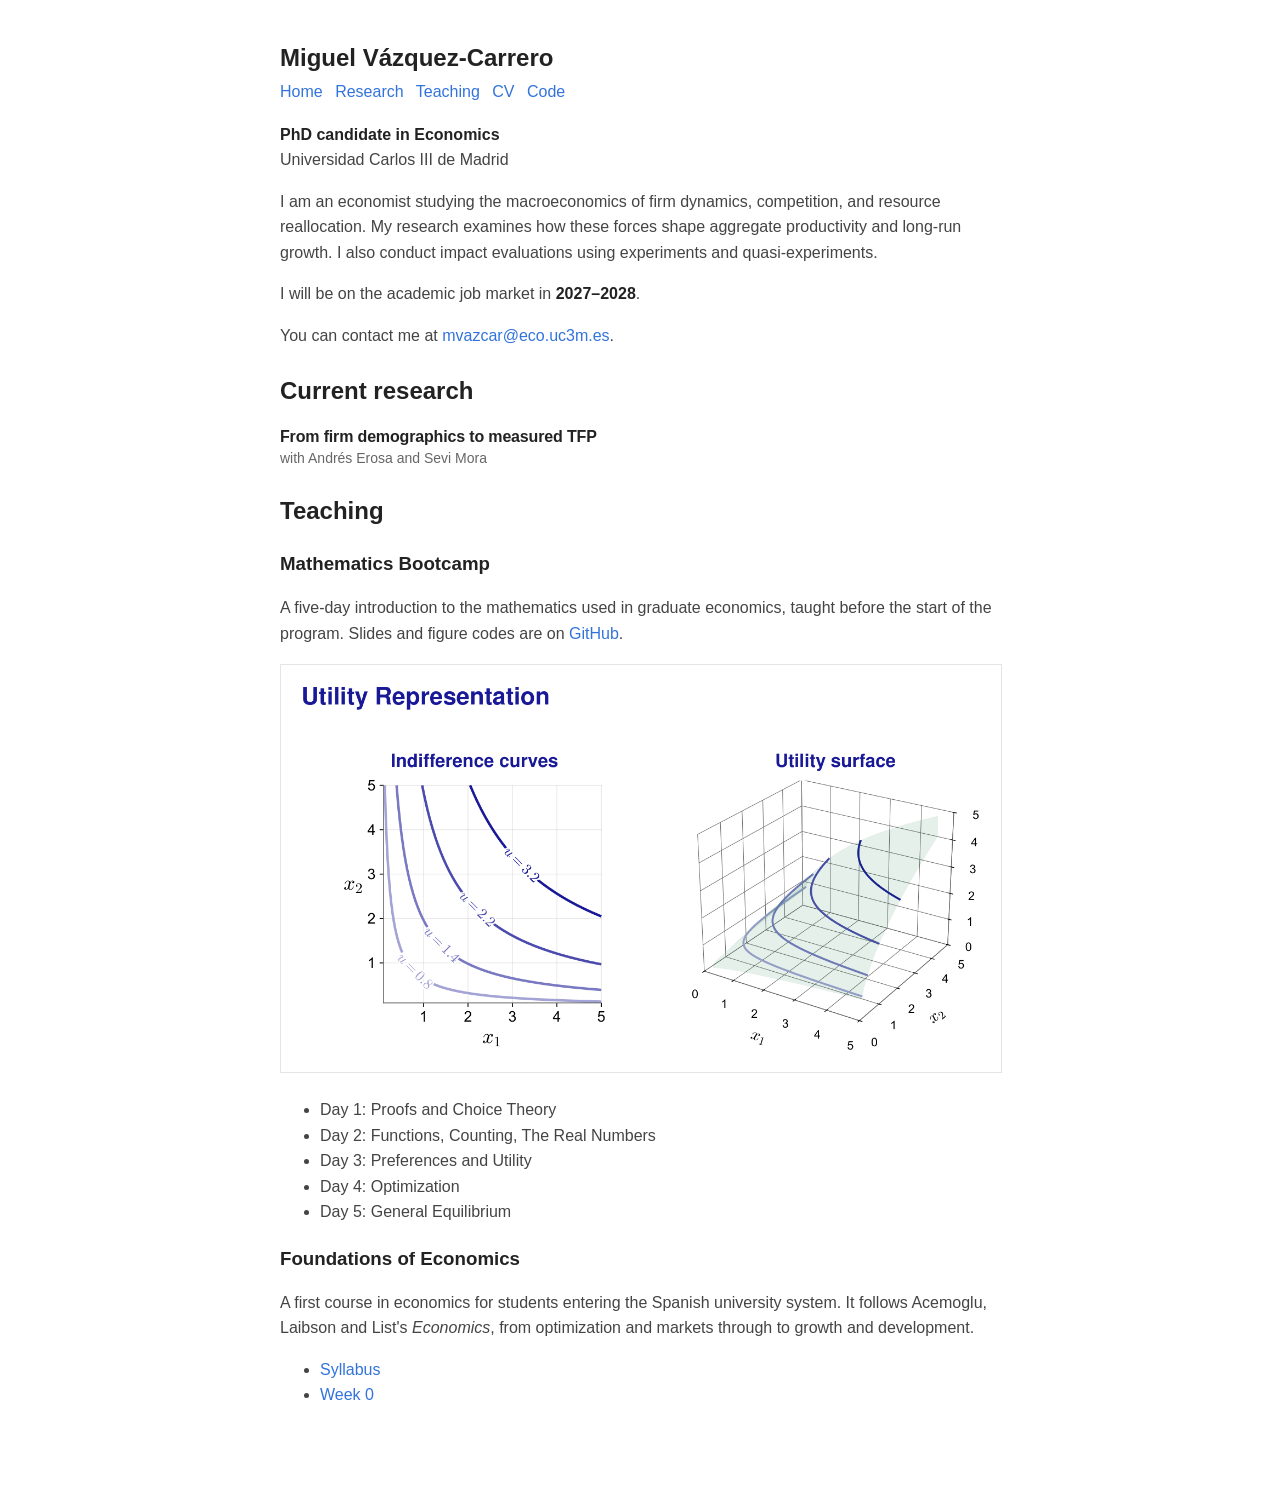
==== index.html @ 78200c85 "List Foundations of Economics in English only Drop the Spanish syllabus and Week 0 slides, and stop " ====
<!doctype html><html lang=en-US><head><meta name=generator content="Hugo 0.164.0"><meta http-equiv=X-Clacks-Overhead content="GNU Terry Pratchett"><meta charset=utf-8><meta name=viewport content="width=device-width,initial-scale=1"><title>Miguel Vázquez-Carrero</title><meta name=title content="Miguel Vázquez-Carrero"><meta name=description content="Miguel Vázquez-Carrero is an economist studying economic growth, competition, firm dynamics, and aggregate productivity."><meta name=keywords content><meta property="og:url" content="https://mvazcar.com/"><meta property="og:site_name" content="Miguel Vázquez-Carrero"><meta property="og:title" content="Miguel Vázquez-Carrero"><meta property="og:description" content="Miguel Vázquez-Carrero is an economist studying economic growth, competition, firm dynamics, and aggregate productivity."><meta property="og:locale" content="en_US"><meta property="og:type" content="website"><meta name=twitter:card content="summary"><meta name=twitter:title content="Miguel Vázquez-Carrero"><meta name=twitter:description content="Miguel Vázquez-Carrero is an economist studying economic growth, competition, firm dynamics, and aggregate productivity."><meta itemprop=name content="Miguel Vázquez-Carrero"><meta itemprop=description content="Miguel Vázquez-Carrero is an economist studying economic growth, competition, firm dynamics, and aggregate productivity."><meta itemprop=wordCount content="84"><meta name=referrer content="no-referrer-when-downgrade"><link rel=alternate type=application/rss+xml href=https://mvazcar.com/index.xml title="Miguel Vázquez-Carrero"><style>:root{--width:720px;--font-main:Verdana, sans-serif;--font-secondary:Verdana, sans-serif;--font-scale:1em;--background-color:#fff;--heading-color:#222;--text-color:#444;--link-color:#3273dc;--visited-color:#8b6fcb;--blockquote-color:#222}@media(prefers-color-scheme:dark){:root{--background-color:#01242e;--heading-color:#eee;--text-color:#ddd;--link-color:#8cc2dd;--visited-color:#8b6fcb;--blockquote-color:#ccc}}body{font-family:var(--font-secondary);font-size:var(--font-scale);margin:auto;padding:20px;max-width:var(--width);text-align:left;background-color:var(--background-color);word-wrap:break-word;overflow-wrap:break-word;line-height:1.5;color:var(--text-color)}h1,h2,h3,h4,h5,h6{font-family:var(--font-main);color:var(--heading-color)}a{color:var(--link-color);cursor:pointer;text-decoration:none}a:hover{text-decoration:underline}nav a{margin-right:8px}strong,b{color:var(--heading-color)}button{margin:0;cursor:pointer}time{font-family:monospace;font-style:normal;font-size:15px}main{line-height:1.6}table{width:100%}hr{border:0;border-top:1px dashed}img{max-width:100%}code{font-family:monospace;padding:2px;border-radius:3px}blockquote{border-left:1px solid #999;color:var(--blockquote-color);padding-left:20px;font-style:italic}footer{padding:25px 0;text-align:center}.title:hover{text-decoration:none}.title h1{font-size:1.5em}.inline{width:auto!important}.highlight,.code{border-radius:3px;margin-block-start:1em;margin-block-end:1em;overflow-x:auto}.highlight pre,.code pre{min-width:100%;width:max-content}ul.blog-posts{list-style-type:none;padding:unset}ul.blog-posts li{display:flex}ul.blog-posts li span{flex:0 0 130px}ul.blog-posts li a:visited{color:var(--visited-color)}</style><meta name=google-site-verification content="z3DUhXx2A8nm-WWSKP7PkQ0zFl4hOkdGQrjzsrWOwKM"><meta name=theme-color content="#ffffff"><link rel=alternate type=text/plain href=/llms.txt title="LLM-readable profile"><style>:root{color-scheme:light;--background-color:#fff;--heading-color:#222;--text-color:#444;--link-color:#3273dc;--visited-color:#8b6fcb;--blockquote-color:#222}@media(prefers-color-scheme:dark){:root{color-scheme:light;--background-color:#fff;--heading-color:#222;--text-color:#444;--link-color:#3273dc;--visited-color:#8b6fcb;--blockquote-color:#222}}header{margin-bottom:1.1rem}header .title h2{margin-bottom:.25rem}a:focus-visible{outline:2px solid var(--link-color);outline-offset:3px;border-radius:2px}.role-line{margin-top:0}.anchor{display:block;scroll-margin-top:1rem}main h2{margin-top:1.45rem;margin-bottom:.45rem}main h3{margin-bottom:.2rem}.paper-title{font-size:clamp(.875rem,4.4vw,1rem);line-height:1.4;letter-spacing:-.01em;margin-bottom:.05rem;white-space:nowrap}.byline{margin-top:0;font-size:clamp(.8rem,3.8vw,.875rem);line-height:1.4;color:#666}</style></head><body><header><a href=/ class=title><h2>Miguel Vázquez-Carrero</h2></a><nav><a href=/>Home</a>
<a href=/#research>Research</a>
<a href=/#teaching>Teaching</a>
<a href=/cv_mvazcar.pdf>CV</a>
<a href=https://github.com/mvazcar>Code</a></nav></header><main><p class=role-line><strong>PhD candidate in Economics</strong><br>Universidad Carlos III de Madrid</p><p>I am an economist studying the macroeconomics of firm dynamics, competition, and resource reallocation. My research examines how these forces shape aggregate productivity and long-run growth. I also conduct impact evaluations using experiments and quasi-experiments.</p><p>I will be on the academic job market in <strong>2027–2028</strong>.</p><p>You can contact me at <a href=mailto:mvazcar@eco.uc3m.es>mvazcar@eco.uc3m.es</a>.</p><p><span class=anchor id=research></span></p><h2 id=current-research>Current research</h2><h3 class=paper-title id=from-firm-demographics-to-measured-tfp>From firm demographics to measured TFP</h3><p class=byline>with Andrés Erosa and Sevi Mora</p><p><span class=anchor id=teaching></span></p><h2 id=teaching>Teaching</h2><h3 id=mathematics-bootcamp>Mathematics Bootcamp</h3><p>A five-day introduction to the mathematics used in graduate economics, taught before the start of the program. Slides and figure codes are on <a href=https://github.com/mvazcar/math_bootcamp>GitHub</a>.</p><p style="text-align:center;margin-top:1.1rem"><img src=/assets/indifference-curves.png style="width:100%;height:auto;border:1px solid #e5e5e5" alt="A slide from Day 3: four indifference curves on the left, the same utility function drawn as a surface on the right."></p><ul><li>Day 1: Proofs and Choice Theory</li><li>Day 2: Functions, Counting, The Real Numbers</li><li>Day 3: Preferences and Utility</li><li>Day 4: Optimization</li><li>Day 5: General Equilibrium</li></ul><h3 id=foundations-of-economics>Foundations of Economics</h3><p>A first course in economics for students entering the Spanish university system. It follows Acemoglu, Laibson and List's <em>Economics</em>, from optimization and markets through to growth and development.</p><ul><li><a href=/assets/foundations-of-economics-syllabus-en.pdf>Syllabus</a></li><li><a href=/assets/foundations-of-economics-week0-en.pdf>Week 0</a></li></ul></main><footer></footer></body></html>
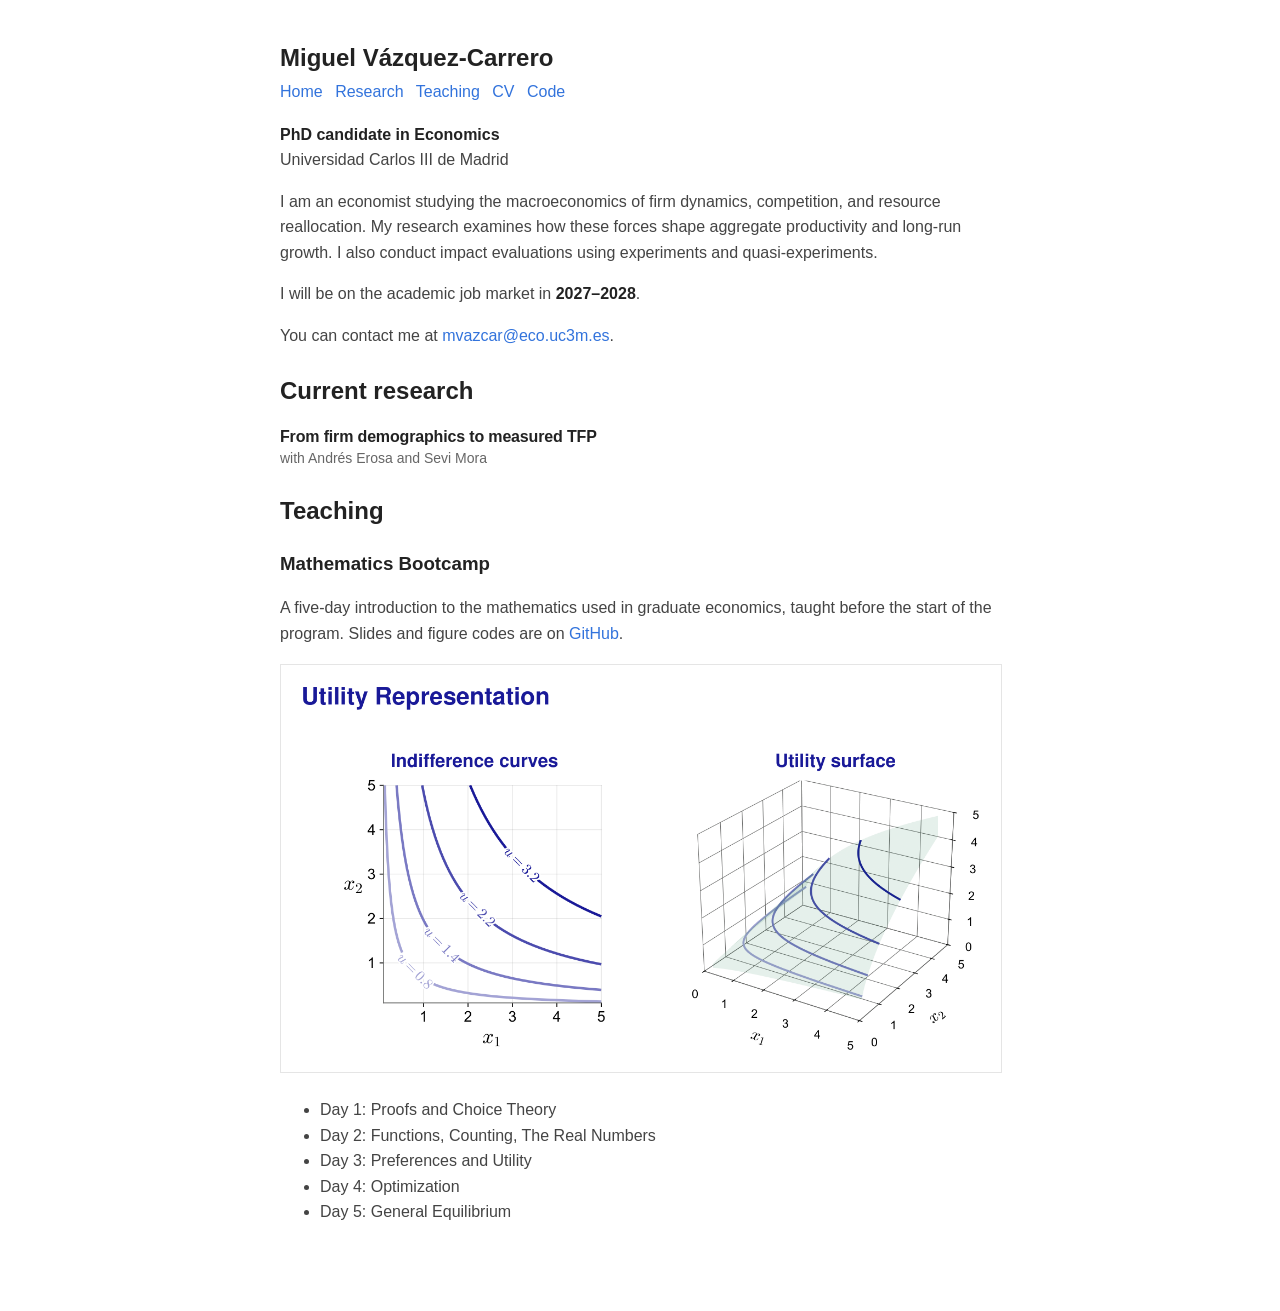
==== commit f3369023: "Drop Foundations of Economics from the front page Unlist the course from Teaching and from llms.txt." ====
--- a/index.html
+++ b/index.html
@@ -2,4 +2,4 @@
 <a href=/#research>Research</a>
 <a href=/#teaching>Teaching</a>
 <a href=/cv_mvazcar.pdf>CV</a>
-<a href=https://github.com/mvazcar>Code</a></nav></header><main><p class=role-line><strong>PhD candidate in Economics</strong><br>Universidad Carlos III de Madrid</p><p>I am an economist studying the macroeconomics of firm dynamics, competition, and resource reallocation. My research examines how these forces shape aggregate productivity and long-run growth. I also conduct impact evaluations using experiments and quasi-experiments.</p><p>I will be on the academic job market in <strong>2027–2028</strong>.</p><p>You can contact me at <a href=mailto:mvazcar@eco.uc3m.es>mvazcar@eco.uc3m.es</a>.</p><p><span class=anchor id=research></span></p><h2 id=current-research>Current research</h2><h3 class=paper-title id=from-firm-demographics-to-measured-tfp>From firm demographics to measured TFP</h3><p class=byline>with Andrés Erosa and Sevi Mora</p><p><span class=anchor id=teaching></span></p><h2 id=teaching>Teaching</h2><h3 id=mathematics-bootcamp>Mathematics Bootcamp</h3><p>A five-day introduction to the mathematics used in graduate economics, taught before the start of the program. Slides and figure codes are on <a href=https://github.com/mvazcar/math_bootcamp>GitHub</a>.</p><p style="text-align:center;margin-top:1.1rem"><img src=/assets/indifference-curves.png style="width:100%;height:auto;border:1px solid #e5e5e5" alt="A slide from Day 3: four indifference curves on the left, the same utility function drawn as a surface on the right."></p><ul><li>Day 1: Proofs and Choice Theory</li><li>Day 2: Functions, Counting, The Real Numbers</li><li>Day 3: Preferences and Utility</li><li>Day 4: Optimization</li><li>Day 5: General Equilibrium</li></ul><h3 id=foundations-of-economics>Foundations of Economics</h3><p>A first course in economics for students entering the Spanish university system. It follows Acemoglu, Laibson and List's <em>Economics</em>, from optimization and markets through to growth and development.</p><ul><li><a href=/assets/foundations-of-economics-syllabus-en.pdf>Syllabus</a></li><li><a href=/assets/foundations-of-economics-week0-en.pdf>Week 0</a></li></ul></main><footer></footer></body></html>+<a href=https://github.com/mvazcar>Code</a></nav></header><main><p class=role-line><strong>PhD candidate in Economics</strong><br>Universidad Carlos III de Madrid</p><p>I am an economist studying the macroeconomics of firm dynamics, competition, and resource reallocation. My research examines how these forces shape aggregate productivity and long-run growth. I also conduct impact evaluations using experiments and quasi-experiments.</p><p>I will be on the academic job market in <strong>2027–2028</strong>.</p><p>You can contact me at <a href=mailto:mvazcar@eco.uc3m.es>mvazcar@eco.uc3m.es</a>.</p><p><span class=anchor id=research></span></p><h2 id=current-research>Current research</h2><h3 class=paper-title id=from-firm-demographics-to-measured-tfp>From firm demographics to measured TFP</h3><p class=byline>with Andrés Erosa and Sevi Mora</p><p><span class=anchor id=teaching></span></p><h2 id=teaching>Teaching</h2><h3 id=mathematics-bootcamp>Mathematics Bootcamp</h3><p>A five-day introduction to the mathematics used in graduate economics, taught before the start of the program. Slides and figure codes are on <a href=https://github.com/mvazcar/math_bootcamp>GitHub</a>.</p><p style="text-align:center;margin-top:1.1rem"><img src=/assets/indifference-curves.png style="width:100%;height:auto;border:1px solid #e5e5e5" alt="A slide from Day 3: four indifference curves on the left, the same utility function drawn as a surface on the right."></p><ul><li>Day 1: Proofs and Choice Theory</li><li>Day 2: Functions, Counting, The Real Numbers</li><li>Day 3: Preferences and Utility</li><li>Day 4: Optimization</li><li>Day 5: General Equilibrium</li></ul></main><footer></footer></body></html>
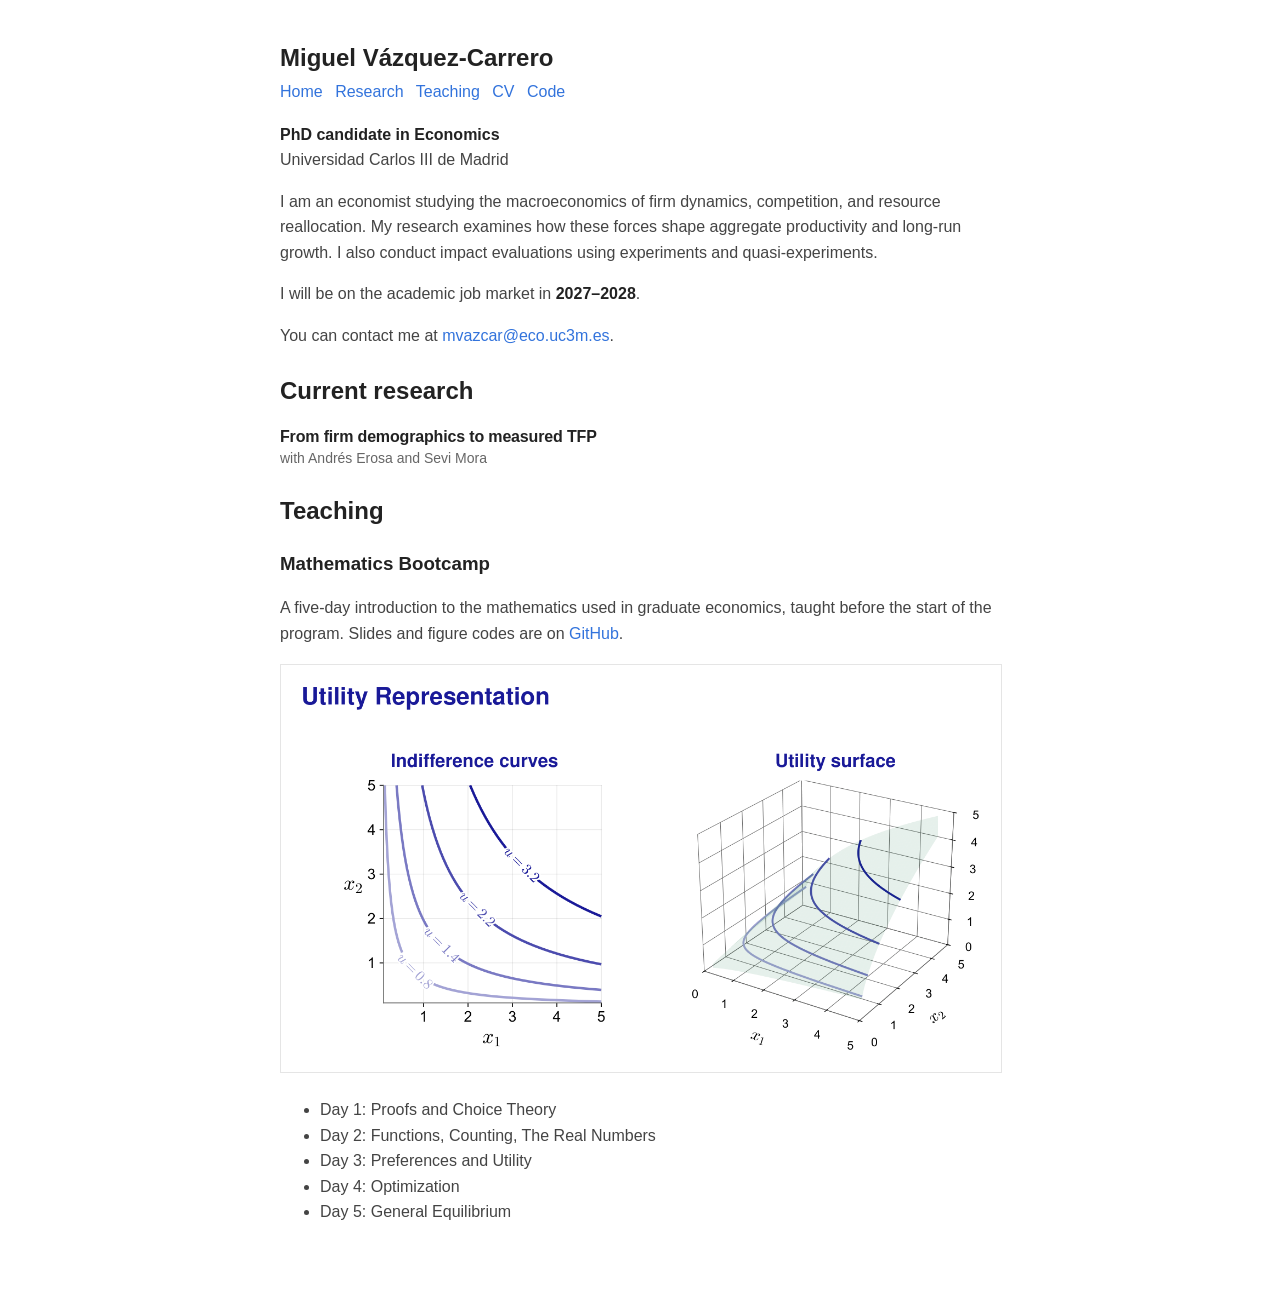
==== commit f9cbf00a: "Follow browser dark mode with transparent plots, and drop the Kaiju theme" ====
--- a/index.html
+++ b/index.html
@@ -1,5 +1,5 @@
-<!doctype html><html lang=en-US><head><meta name=generator content="Hugo 0.164.0"><meta http-equiv=X-Clacks-Overhead content="GNU Terry Pratchett"><meta charset=utf-8><meta name=viewport content="width=device-width,initial-scale=1"><title>Miguel Vázquez-Carrero</title><meta name=title content="Miguel Vázquez-Carrero"><meta name=description content="Miguel Vázquez-Carrero is an economist studying economic growth, competition, firm dynamics, and aggregate productivity."><meta name=keywords content><meta property="og:url" content="https://mvazcar.com/"><meta property="og:site_name" content="Miguel Vázquez-Carrero"><meta property="og:title" content="Miguel Vázquez-Carrero"><meta property="og:description" content="Miguel Vázquez-Carrero is an economist studying economic growth, competition, firm dynamics, and aggregate productivity."><meta property="og:locale" content="en_US"><meta property="og:type" content="website"><meta name=twitter:card content="summary"><meta name=twitter:title content="Miguel Vázquez-Carrero"><meta name=twitter:description content="Miguel Vázquez-Carrero is an economist studying economic growth, competition, firm dynamics, and aggregate productivity."><meta itemprop=name content="Miguel Vázquez-Carrero"><meta itemprop=description content="Miguel Vázquez-Carrero is an economist studying economic growth, competition, firm dynamics, and aggregate productivity."><meta itemprop=wordCount content="84"><meta name=referrer content="no-referrer-when-downgrade"><link rel=alternate type=application/rss+xml href=https://mvazcar.com/index.xml title="Miguel Vázquez-Carrero"><style>:root{--width:720px;--font-main:Verdana, sans-serif;--font-secondary:Verdana, sans-serif;--font-scale:1em;--background-color:#fff;--heading-color:#222;--text-color:#444;--link-color:#3273dc;--visited-color:#8b6fcb;--blockquote-color:#222}@media(prefers-color-scheme:dark){:root{--background-color:#01242e;--heading-color:#eee;--text-color:#ddd;--link-color:#8cc2dd;--visited-color:#8b6fcb;--blockquote-color:#ccc}}body{font-family:var(--font-secondary);font-size:var(--font-scale);margin:auto;padding:20px;max-width:var(--width);text-align:left;background-color:var(--background-color);word-wrap:break-word;overflow-wrap:break-word;line-height:1.5;color:var(--text-color)}h1,h2,h3,h4,h5,h6{font-family:var(--font-main);color:var(--heading-color)}a{color:var(--link-color);cursor:pointer;text-decoration:none}a:hover{text-decoration:underline}nav a{margin-right:8px}strong,b{color:var(--heading-color)}button{margin:0;cursor:pointer}time{font-family:monospace;font-style:normal;font-size:15px}main{line-height:1.6}table{width:100%}hr{border:0;border-top:1px dashed}img{max-width:100%}code{font-family:monospace;padding:2px;border-radius:3px}blockquote{border-left:1px solid #999;color:var(--blockquote-color);padding-left:20px;font-style:italic}footer{padding:25px 0;text-align:center}.title:hover{text-decoration:none}.title h1{font-size:1.5em}.inline{width:auto!important}.highlight,.code{border-radius:3px;margin-block-start:1em;margin-block-end:1em;overflow-x:auto}.highlight pre,.code pre{min-width:100%;width:max-content}ul.blog-posts{list-style-type:none;padding:unset}ul.blog-posts li{display:flex}ul.blog-posts li span{flex:0 0 130px}ul.blog-posts li a:visited{color:var(--visited-color)}</style><meta name=google-site-verification content="z3DUhXx2A8nm-WWSKP7PkQ0zFl4hOkdGQrjzsrWOwKM"><meta name=theme-color content="#ffffff"><link rel=alternate type=text/plain href=/llms.txt title="LLM-readable profile"><style>:root{color-scheme:light;--background-color:#fff;--heading-color:#222;--text-color:#444;--link-color:#3273dc;--visited-color:#8b6fcb;--blockquote-color:#222}@media(prefers-color-scheme:dark){:root{color-scheme:light;--background-color:#fff;--heading-color:#222;--text-color:#444;--link-color:#3273dc;--visited-color:#8b6fcb;--blockquote-color:#222}}header{margin-bottom:1.1rem}header .title h2{margin-bottom:.25rem}a:focus-visible{outline:2px solid var(--link-color);outline-offset:3px;border-radius:2px}.role-line{margin-top:0}.anchor{display:block;scroll-margin-top:1rem}main h2{margin-top:1.45rem;margin-bottom:.45rem}main h3{margin-bottom:.2rem}.paper-title{font-size:clamp(.875rem,4.4vw,1rem);line-height:1.4;letter-spacing:-.01em;margin-bottom:.05rem;white-space:nowrap}.byline{margin-top:0;font-size:clamp(.8rem,3.8vw,.875rem);line-height:1.4;color:#666}</style></head><body><header><a href=/ class=title><h2>Miguel Vázquez-Carrero</h2></a><nav><a href=/>Home</a>
+<!doctype html><html lang=en-US><head><meta name=generator content="Hugo 0.164.0"><meta http-equiv=X-Clacks-Overhead content="GNU Terry Pratchett"><meta charset=utf-8><meta name=color-scheme content="light dark"><meta name=viewport content="width=device-width,initial-scale=1"><title>Miguel Vázquez-Carrero</title><meta name=title content="Miguel Vázquez-Carrero"><meta name=description content="Miguel Vázquez-Carrero is an economist studying economic growth, competition, firm dynamics, and aggregate productivity."><meta name=keywords content><meta property="og:url" content="https://mvazcar.com/"><meta property="og:site_name" content="Miguel Vázquez-Carrero"><meta property="og:title" content="Miguel Vázquez-Carrero"><meta property="og:description" content="Miguel Vázquez-Carrero is an economist studying economic growth, competition, firm dynamics, and aggregate productivity."><meta property="og:locale" content="en_US"><meta property="og:type" content="website"><meta name=twitter:card content="summary"><meta name=twitter:title content="Miguel Vázquez-Carrero"><meta name=twitter:description content="Miguel Vázquez-Carrero is an economist studying economic growth, competition, firm dynamics, and aggregate productivity."><meta itemprop=name content="Miguel Vázquez-Carrero"><meta itemprop=description content="Miguel Vázquez-Carrero is an economist studying economic growth, competition, firm dynamics, and aggregate productivity."><meta itemprop=wordCount content="84"><meta name=referrer content="no-referrer-when-downgrade"><link rel=alternate type=application/rss+xml href=https://mvazcar.com/index.xml title="Miguel Vázquez-Carrero"><style>:root{--width:720px;--font-main:Verdana, sans-serif;--font-secondary:Verdana, sans-serif;--font-scale:1em;--background-color:#fff;--heading-color:#222;--text-color:#444;--link-color:#3273dc;--visited-color:#8b6fcb;--blockquote-color:#222}body{font-family:var(--font-secondary);font-size:var(--font-scale);margin:auto;padding:20px;max-width:var(--width);text-align:left;background-color:var(--background-color);word-wrap:break-word;overflow-wrap:break-word;line-height:1.5;color:var(--text-color)}h1,h2,h3,h4,h5,h6{font-family:var(--font-main);color:var(--heading-color)}a{color:var(--link-color);cursor:pointer;text-decoration:none}a:hover{text-decoration:underline}nav a{margin-right:8px}strong,b{color:var(--heading-color)}button{margin:0;cursor:pointer}time{font-family:monospace;font-style:normal;font-size:15px}main{line-height:1.6}table{width:100%}hr{border:0;border-top:1px dashed}img{max-width:100%}code{font-family:monospace;padding:2px;border-radius:3px}blockquote{border-left:1px solid #999;color:var(--blockquote-color);padding-left:20px;font-style:italic}footer{padding:25px 0;text-align:center}.title:hover{text-decoration:none}.title h1{font-size:1.5em}.inline{width:auto!important}.highlight,.code{border-radius:3px;margin-block-start:1em;margin-block-end:1em;overflow-x:auto}.highlight pre,.code pre{min-width:100%;width:max-content}ul.blog-posts{list-style-type:none;padding:unset}ul.blog-posts li{display:flex}ul.blog-posts li span{flex:0 0 130px}ul.blog-posts li a:visited{color:var(--visited-color)}</style><meta name=google-site-verification content="z3DUhXx2A8nm-WWSKP7PkQ0zFl4hOkdGQrjzsrWOwKM"><meta name=theme-color media="(prefers-color-scheme: light)" content="#ffffff"><meta name=theme-color media="(prefers-color-scheme: dark)" content="#01242e"><link rel=alternate type=text/plain href=/llms.txt title="LLM-readable profile"><style>header{margin-bottom:1.1rem}header .title h2{margin-bottom:.25rem}a:focus-visible{outline:2px solid var(--link-color);outline-offset:3px;border-radius:2px}.role-line{margin-top:0}.anchor{display:block;scroll-margin-top:1rem}main h2{margin-top:1.45rem;margin-bottom:.45rem}main h3{margin-bottom:.2rem}.paper-title{font-size:clamp(.875rem,4.4vw,1rem);line-height:1.4;letter-spacing:-.01em;margin-bottom:.05rem;white-space:normal}.byline{margin-top:0;font-size:clamp(.8rem,3.8vw,.875rem);line-height:1.4;color:var(--muted-color)}</style><link rel=stylesheet href=/assets/theme.css?v=3></head><body><header><a href=/ class=title><h2>Miguel Vázquez-Carrero</h2></a><nav><a href=/>Home</a>
 <a href=/#research>Research</a>
 <a href=/#teaching>Teaching</a>
 <a href=/cv_mvazcar.pdf>CV</a>
-<a href=https://github.com/mvazcar>Code</a></nav></header><main><p class=role-line><strong>PhD candidate in Economics</strong><br>Universidad Carlos III de Madrid</p><p>I am an economist studying the macroeconomics of firm dynamics, competition, and resource reallocation. My research examines how these forces shape aggregate productivity and long-run growth. I also conduct impact evaluations using experiments and quasi-experiments.</p><p>I will be on the academic job market in <strong>2027–2028</strong>.</p><p>You can contact me at <a href=mailto:mvazcar@eco.uc3m.es>mvazcar@eco.uc3m.es</a>.</p><p><span class=anchor id=research></span></p><h2 id=current-research>Current research</h2><h3 class=paper-title id=from-firm-demographics-to-measured-tfp>From firm demographics to measured TFP</h3><p class=byline>with Andrés Erosa and Sevi Mora</p><p><span class=anchor id=teaching></span></p><h2 id=teaching>Teaching</h2><h3 id=mathematics-bootcamp>Mathematics Bootcamp</h3><p>A five-day introduction to the mathematics used in graduate economics, taught before the start of the program. Slides and figure codes are on <a href=https://github.com/mvazcar/math_bootcamp>GitHub</a>.</p><p style="text-align:center;margin-top:1.1rem"><img src=/assets/indifference-curves.png style="width:100%;height:auto;border:1px solid #e5e5e5" alt="A slide from Day 3: four indifference curves on the left, the same utility function drawn as a surface on the right."></p><ul><li>Day 1: Proofs and Choice Theory</li><li>Day 2: Functions, Counting, The Real Numbers</li><li>Day 3: Preferences and Utility</li><li>Day 4: Optimization</li><li>Day 5: General Equilibrium</li></ul></main><footer></footer></body></html>+<a href=https://github.com/mvazcar>Code</a></nav></header><main><p class=role-line><strong>PhD candidate in Economics</strong><br>Universidad Carlos III de Madrid</p><p>I am an economist studying the macroeconomics of firm dynamics, competition, and resource reallocation. My research examines how these forces shape aggregate productivity and long-run growth. I also conduct impact evaluations using experiments and quasi-experiments.</p><p>I will be on the academic job market in <strong>2027–2028</strong>.</p><p>You can contact me at <a href=mailto:mvazcar@eco.uc3m.es>mvazcar@eco.uc3m.es</a>.</p><p><span class=anchor id=research></span></p><h2 id=current-research>Current research</h2><h3 class=paper-title id=from-firm-demographics-to-measured-tfp>From firm demographics to measured TFP</h3><p class=byline>with Andrés Erosa and Sevi Mora</p><p><span class=anchor id=teaching></span></p><h2 id=teaching>Teaching</h2><h3 id=mathematics-bootcamp>Mathematics Bootcamp</h3><p>A five-day introduction to the mathematics used in graduate economics, taught before the start of the program. Slides and figure codes are on <a href=https://github.com/mvazcar/math_bootcamp>GitHub</a>.</p><p style="text-align:center;margin-top:1.1rem"><picture><source srcset=/assets/indifference-curves-dark.png media="screen and (prefers-color-scheme: dark)"><img src=/assets/indifference-curves.png style="width:100%;height:auto;border:1px solid var(--border-color)" alt="A slide from Day 3: four indifference curves on the left, the same utility function drawn as a surface on the right."></picture></p><ul><li>Day 1: Proofs and Choice Theory</li><li>Day 2: Functions, Counting, The Real Numbers</li><li>Day 3: Preferences and Utility</li><li>Day 4: Optimization</li><li>Day 5: General Equilibrium</li></ul></main><footer></footer></body></html>
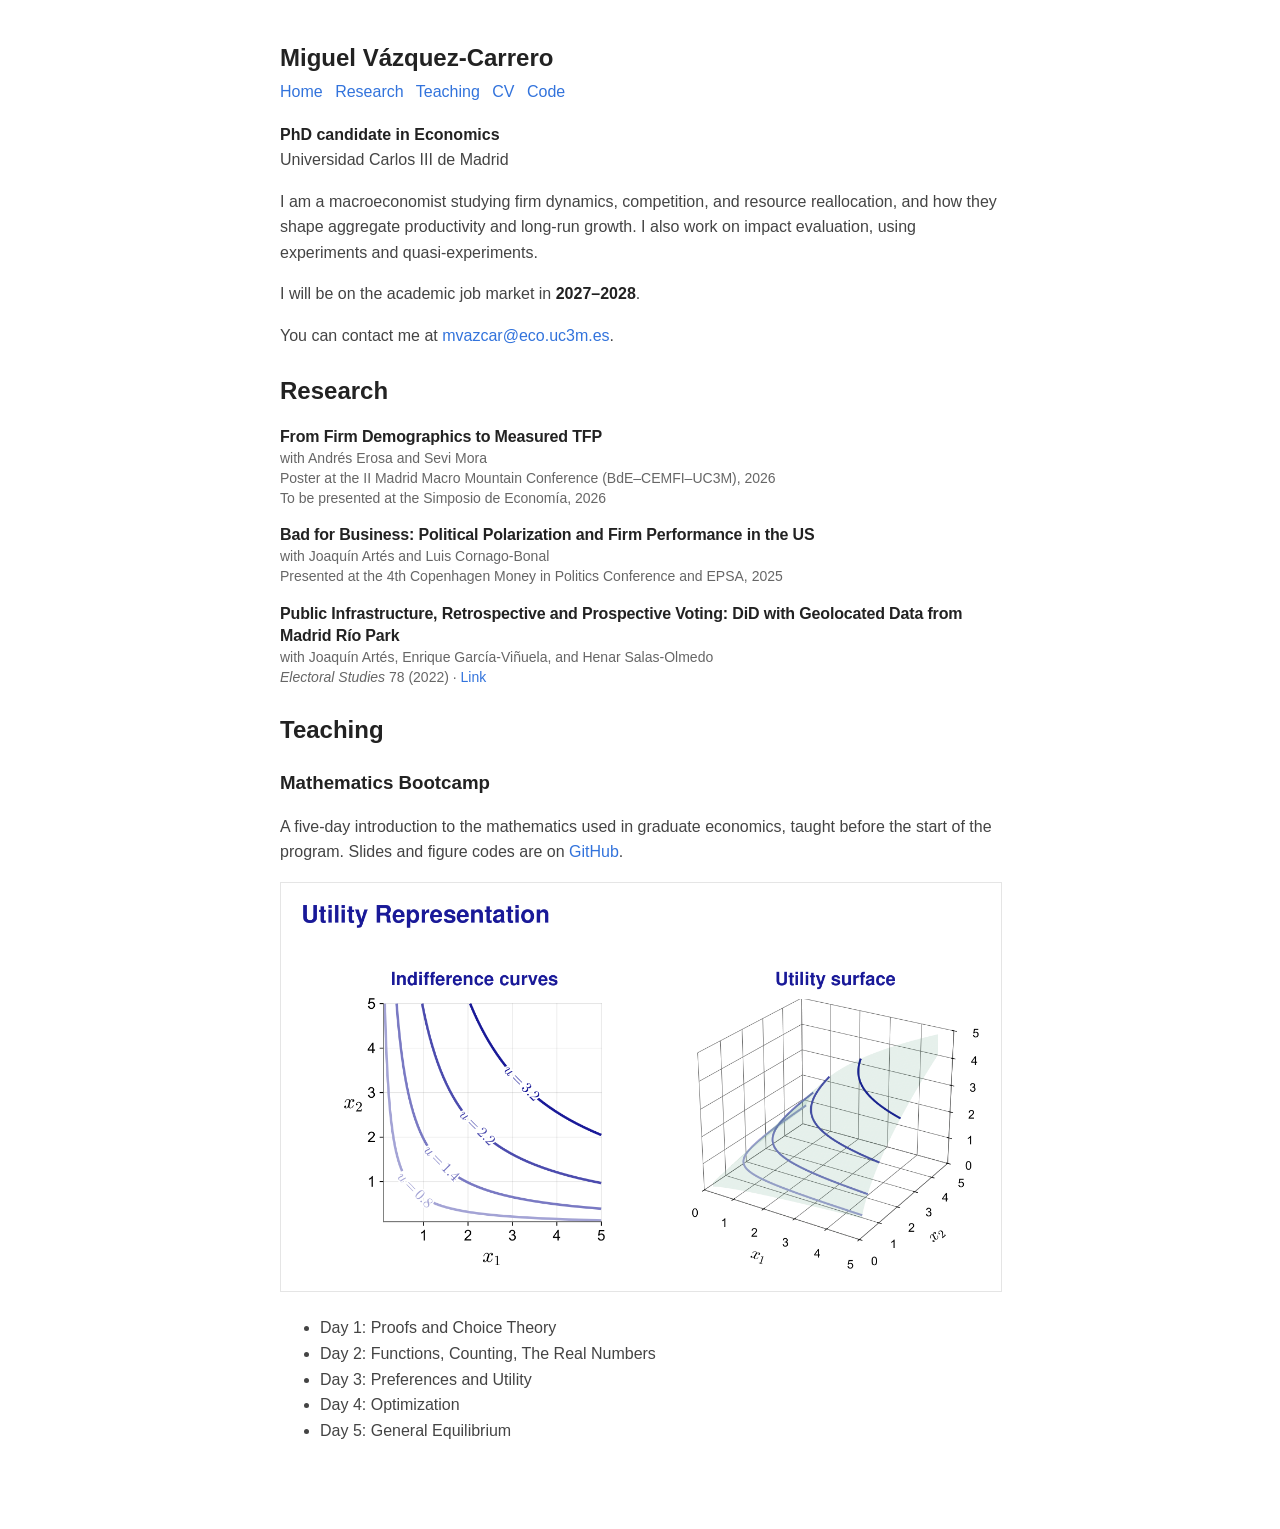
==== commit 66846ffe: "Lead with macroeconomics and list research in one section Co-Authored-By: Claude Opus 5.5 <noreply@a" ====
--- a/index.html
+++ b/index.html
@@ -1,5 +1,5 @@
-<!doctype html><html lang=en-US><head><meta name=generator content="Hugo 0.164.0"><meta http-equiv=X-Clacks-Overhead content="GNU Terry Pratchett"><meta charset=utf-8><meta name=color-scheme content="light dark"><meta name=viewport content="width=device-width,initial-scale=1"><title>Miguel Vázquez-Carrero</title><meta name=title content="Miguel Vázquez-Carrero"><meta name=description content="Miguel Vázquez-Carrero is an economist studying economic growth, competition, firm dynamics, and aggregate productivity."><meta name=keywords content><meta property="og:url" content="https://mvazcar.com/"><meta property="og:site_name" content="Miguel Vázquez-Carrero"><meta property="og:title" content="Miguel Vázquez-Carrero"><meta property="og:description" content="Miguel Vázquez-Carrero is an economist studying economic growth, competition, firm dynamics, and aggregate productivity."><meta property="og:locale" content="en_US"><meta property="og:type" content="website"><meta name=twitter:card content="summary"><meta name=twitter:title content="Miguel Vázquez-Carrero"><meta name=twitter:description content="Miguel Vázquez-Carrero is an economist studying economic growth, competition, firm dynamics, and aggregate productivity."><meta itemprop=name content="Miguel Vázquez-Carrero"><meta itemprop=description content="Miguel Vázquez-Carrero is an economist studying economic growth, competition, firm dynamics, and aggregate productivity."><meta itemprop=wordCount content="84"><meta name=referrer content="no-referrer-when-downgrade"><link rel=alternate type=application/rss+xml href=https://mvazcar.com/index.xml title="Miguel Vázquez-Carrero"><style>:root{--width:720px;--font-main:Verdana, sans-serif;--font-secondary:Verdana, sans-serif;--font-scale:1em;--background-color:#fff;--heading-color:#222;--text-color:#444;--link-color:#3273dc;--visited-color:#8b6fcb;--blockquote-color:#222}body{font-family:var(--font-secondary);font-size:var(--font-scale);margin:auto;padding:20px;max-width:var(--width);text-align:left;background-color:var(--background-color);word-wrap:break-word;overflow-wrap:break-word;line-height:1.5;color:var(--text-color)}h1,h2,h3,h4,h5,h6{font-family:var(--font-main);color:var(--heading-color)}a{color:var(--link-color);cursor:pointer;text-decoration:none}a:hover{text-decoration:underline}nav a{margin-right:8px}strong,b{color:var(--heading-color)}button{margin:0;cursor:pointer}time{font-family:monospace;font-style:normal;font-size:15px}main{line-height:1.6}table{width:100%}hr{border:0;border-top:1px dashed}img{max-width:100%}code{font-family:monospace;padding:2px;border-radius:3px}blockquote{border-left:1px solid #999;color:var(--blockquote-color);padding-left:20px;font-style:italic}footer{padding:25px 0;text-align:center}.title:hover{text-decoration:none}.title h1{font-size:1.5em}.inline{width:auto!important}.highlight,.code{border-radius:3px;margin-block-start:1em;margin-block-end:1em;overflow-x:auto}.highlight pre,.code pre{min-width:100%;width:max-content}ul.blog-posts{list-style-type:none;padding:unset}ul.blog-posts li{display:flex}ul.blog-posts li span{flex:0 0 130px}ul.blog-posts li a:visited{color:var(--visited-color)}</style><meta name=google-site-verification content="z3DUhXx2A8nm-WWSKP7PkQ0zFl4hOkdGQrjzsrWOwKM"><meta name=theme-color media="(prefers-color-scheme: light)" content="#ffffff"><meta name=theme-color media="(prefers-color-scheme: dark)" content="#01242e"><link rel=alternate type=text/plain href=/llms.txt title="LLM-readable profile"><style>header{margin-bottom:1.1rem}header .title h2{margin-bottom:.25rem}a:focus-visible{outline:2px solid var(--link-color);outline-offset:3px;border-radius:2px}.role-line{margin-top:0}.anchor{display:block;scroll-margin-top:1rem}main h2{margin-top:1.45rem;margin-bottom:.45rem}main h3{margin-bottom:.2rem}.paper-title{font-size:clamp(.875rem,4.4vw,1rem);line-height:1.4;letter-spacing:-.01em;margin-bottom:.05rem;white-space:normal}.byline{margin-top:0;font-size:clamp(.8rem,3.8vw,.875rem);line-height:1.4;color:var(--muted-color)}</style><link rel=stylesheet href=/assets/theme.css?v=3></head><body><header><a href=/ class=title><h2>Miguel Vázquez-Carrero</h2></a><nav><a href=/>Home</a>
+<!doctype html><html lang=en-US><head><meta name=generator content="Hugo 0.164.0"><meta http-equiv=X-Clacks-Overhead content="GNU Terry Pratchett"><meta charset=utf-8><meta name=color-scheme content="light dark"><meta name=viewport content="width=device-width,initial-scale=1"><title>Miguel Vázquez-Carrero</title><meta name=title content="Miguel Vázquez-Carrero"><meta name=description content="Miguel Vázquez-Carrero is a macroeconomist studying firm dynamics, competition, resource reallocation, and aggregate productivity."><meta name=keywords content><meta property="og:url" content="https://mvazcar.com/"><meta property="og:site_name" content="Miguel Vázquez-Carrero"><meta property="og:title" content="Miguel Vázquez-Carrero"><meta property="og:description" content="Miguel Vázquez-Carrero is a macroeconomist studying firm dynamics, competition, resource reallocation, and aggregate productivity."><meta property="og:locale" content="en_US"><meta property="og:type" content="website"><meta name=twitter:card content="summary"><meta name=twitter:title content="Miguel Vázquez-Carrero"><meta name=twitter:description content="Miguel Vázquez-Carrero is a macroeconomist studying firm dynamics, competition, resource reallocation, and aggregate productivity."><meta itemprop=name content="Miguel Vázquez-Carrero"><meta itemprop=description content="Miguel Vázquez-Carrero is a macroeconomist studying firm dynamics, competition, resource reallocation, and aggregate productivity."><meta itemprop=wordCount content="84"><meta name=referrer content="no-referrer-when-downgrade"><link rel=alternate type=application/rss+xml href=https://mvazcar.com/index.xml title="Miguel Vázquez-Carrero"><style>:root{--width:720px;--font-main:Verdana, sans-serif;--font-secondary:Verdana, sans-serif;--font-scale:1em;--background-color:#fff;--heading-color:#222;--text-color:#444;--link-color:#3273dc;--visited-color:#8b6fcb;--blockquote-color:#222}body{font-family:var(--font-secondary);font-size:var(--font-scale);margin:auto;padding:20px;max-width:var(--width);text-align:left;background-color:var(--background-color);word-wrap:break-word;overflow-wrap:break-word;line-height:1.5;color:var(--text-color)}h1,h2,h3,h4,h5,h6{font-family:var(--font-main);color:var(--heading-color)}a{color:var(--link-color);cursor:pointer;text-decoration:none}a:hover{text-decoration:underline}nav a{margin-right:8px}strong,b{color:var(--heading-color)}button{margin:0;cursor:pointer}time{font-family:monospace;font-style:normal;font-size:15px}main{line-height:1.6}table{width:100%}hr{border:0;border-top:1px dashed}img{max-width:100%}code{font-family:monospace;padding:2px;border-radius:3px}blockquote{border-left:1px solid #999;color:var(--blockquote-color);padding-left:20px;font-style:italic}footer{padding:25px 0;text-align:center}.title:hover{text-decoration:none}.title h1{font-size:1.5em}.inline{width:auto!important}.highlight,.code{border-radius:3px;margin-block-start:1em;margin-block-end:1em;overflow-x:auto}.highlight pre,.code pre{min-width:100%;width:max-content}ul.blog-posts{list-style-type:none;padding:unset}ul.blog-posts li{display:flex}ul.blog-posts li span{flex:0 0 130px}ul.blog-posts li a:visited{color:var(--visited-color)}</style><meta name=google-site-verification content="z3DUhXx2A8nm-WWSKP7PkQ0zFl4hOkdGQrjzsrWOwKM"><meta name=theme-color media="(prefers-color-scheme: light)" content="#ffffff"><meta name=theme-color media="(prefers-color-scheme: dark)" content="#121212"><link rel=alternate type=text/plain href=/llms.txt title="LLM-readable profile"><style>header{margin-bottom:1.1rem}header .title h2{margin-bottom:.25rem}a:focus-visible{outline:2px solid var(--link-color);outline-offset:3px;border-radius:2px}.role-line{margin-top:0}.anchor{display:block;scroll-margin-top:1rem}main h2{margin-top:1.45rem;margin-bottom:.45rem}main h3{margin-bottom:.2rem}.paper-title{font-size:clamp(.875rem,4.4vw,1rem);line-height:1.4;letter-spacing:-.01em;margin-bottom:.05rem;white-space:normal}.byline{margin-top:0;font-size:clamp(.8rem,3.8vw,.875rem);line-height:1.4;color:var(--muted-color)}</style><script>(function(){var r=document.documentElement;function plot(){document.querySelectorAll('picture source[media*="dark"]').forEach(function(s){s.media="screen"})}function check(){if(r.getAttribute("data-darkreader-scheme")!=="dark"||r.dataset.theme==="dark")return;r.dataset.theme="dark";var lock=document.createElement("meta");lock.name="darkreader-lock";document.head.appendChild(lock);if(document.readyState==="loading")document.addEventListener("DOMContentLoaded",plot);else plot()}new MutationObserver(check).observe(r,{attributes:true,attributeFilter:["data-darkreader-scheme"]});check()})()</script><link rel=stylesheet href=/assets/theme.css?v=5></head><body><header><a href=/ class=title><h2>Miguel Vázquez-Carrero</h2></a><nav><a href=/>Home</a>
 <a href=/#research>Research</a>
 <a href=/#teaching>Teaching</a>
 <a href=/cv_mvazcar.pdf>CV</a>
-<a href=https://github.com/mvazcar>Code</a></nav></header><main><p class=role-line><strong>PhD candidate in Economics</strong><br>Universidad Carlos III de Madrid</p><p>I am an economist studying the macroeconomics of firm dynamics, competition, and resource reallocation. My research examines how these forces shape aggregate productivity and long-run growth. I also conduct impact evaluations using experiments and quasi-experiments.</p><p>I will be on the academic job market in <strong>2027–2028</strong>.</p><p>You can contact me at <a href=mailto:mvazcar@eco.uc3m.es>mvazcar@eco.uc3m.es</a>.</p><p><span class=anchor id=research></span></p><h2 id=current-research>Current research</h2><h3 class=paper-title id=from-firm-demographics-to-measured-tfp>From firm demographics to measured TFP</h3><p class=byline>with Andrés Erosa and Sevi Mora</p><p><span class=anchor id=teaching></span></p><h2 id=teaching>Teaching</h2><h3 id=mathematics-bootcamp>Mathematics Bootcamp</h3><p>A five-day introduction to the mathematics used in graduate economics, taught before the start of the program. Slides and figure codes are on <a href=https://github.com/mvazcar/math_bootcamp>GitHub</a>.</p><p style="text-align:center;margin-top:1.1rem"><picture><source srcset=/assets/indifference-curves-dark.png media="screen and (prefers-color-scheme: dark)"><img src=/assets/indifference-curves.png style="width:100%;height:auto;border:1px solid var(--border-color)" alt="A slide from Day 3: four indifference curves on the left, the same utility function drawn as a surface on the right."></picture></p><ul><li>Day 1: Proofs and Choice Theory</li><li>Day 2: Functions, Counting, The Real Numbers</li><li>Day 3: Preferences and Utility</li><li>Day 4: Optimization</li><li>Day 5: General Equilibrium</li></ul></main><footer></footer></body></html>+<a href=https://github.com/mvazcar>Code</a></nav></header><main><p class=role-line><strong>PhD candidate in Economics</strong><br>Universidad Carlos III de Madrid</p><p>I am a macroeconomist studying firm dynamics, competition, and resource reallocation, and how they shape aggregate productivity and long-run growth. I also work on impact evaluation, using experiments and quasi-experiments.</p><p>I will be on the academic job market in <strong>2027–2028</strong>.</p><p>You can contact me at <a href=mailto:mvazcar@eco.uc3m.es>mvazcar@eco.uc3m.es</a>.</p><p><span class=anchor id=research></span></p><h2 id=papers>Research</h2><h3 class=paper-title id=from-firm-demographics-to-measured-tfp>From Firm Demographics to Measured TFP</h3><p class=byline>with Andrés Erosa and Sevi Mora<br>Poster at the II Madrid Macro Mountain Conference (BdE–CEMFI–UC3M), 2026<br>To be presented at the Simposio de Economía, 2026</p><h3 class=paper-title id=bad-for-business>Bad for Business: Political Polarization and Firm Performance in the US</h3><p class=byline>with Joaquín Artés and Luis Cornago-Bonal<br>Presented at the 4th Copenhagen Money in Politics Conference and EPSA, 2025</p><h3 class=paper-title id=public-infrastructure-retrospective-and-prospective-voting>Public Infrastructure, Retrospective and Prospective Voting: DiD with Geolocated Data from Madrid Río Park</h3><p class=byline>with Joaquín Artés, Enrique García-Viñuela, and Henar Salas-Olmedo<br><em>Electoral Studies</em> 78 (2022) · <a href=https://doi.org/10.1016/j.electstud.2022.102489>Link</a></p><p><span class=anchor id=teaching></span></p><h2 id=teaching>Teaching</h2><h3 id=mathematics-bootcamp>Mathematics Bootcamp</h3><p>A five-day introduction to the mathematics used in graduate economics, taught before the start of the program. Slides and figure codes are on <a href=https://github.com/mvazcar/math_bootcamp>GitHub</a>.</p><p style="text-align:center;margin-top:1.1rem"><picture><source srcset=/assets/indifference-curves-dark.png media="screen and (prefers-color-scheme: dark)"><img src=/assets/indifference-curves.png style="width:100%;height:auto;border:1px solid var(--border-color)" alt="A slide from Day 3: four indifference curves on the left, the same utility function drawn as a surface on the right."></picture></p><ul><li>Day 1: Proofs and Choice Theory</li><li>Day 2: Functions, Counting, The Real Numbers</li><li>Day 3: Preferences and Utility</li><li>Day 4: Optimization</li><li>Day 5: General Equilibrium</li></ul></main><footer></footer></body></html>
